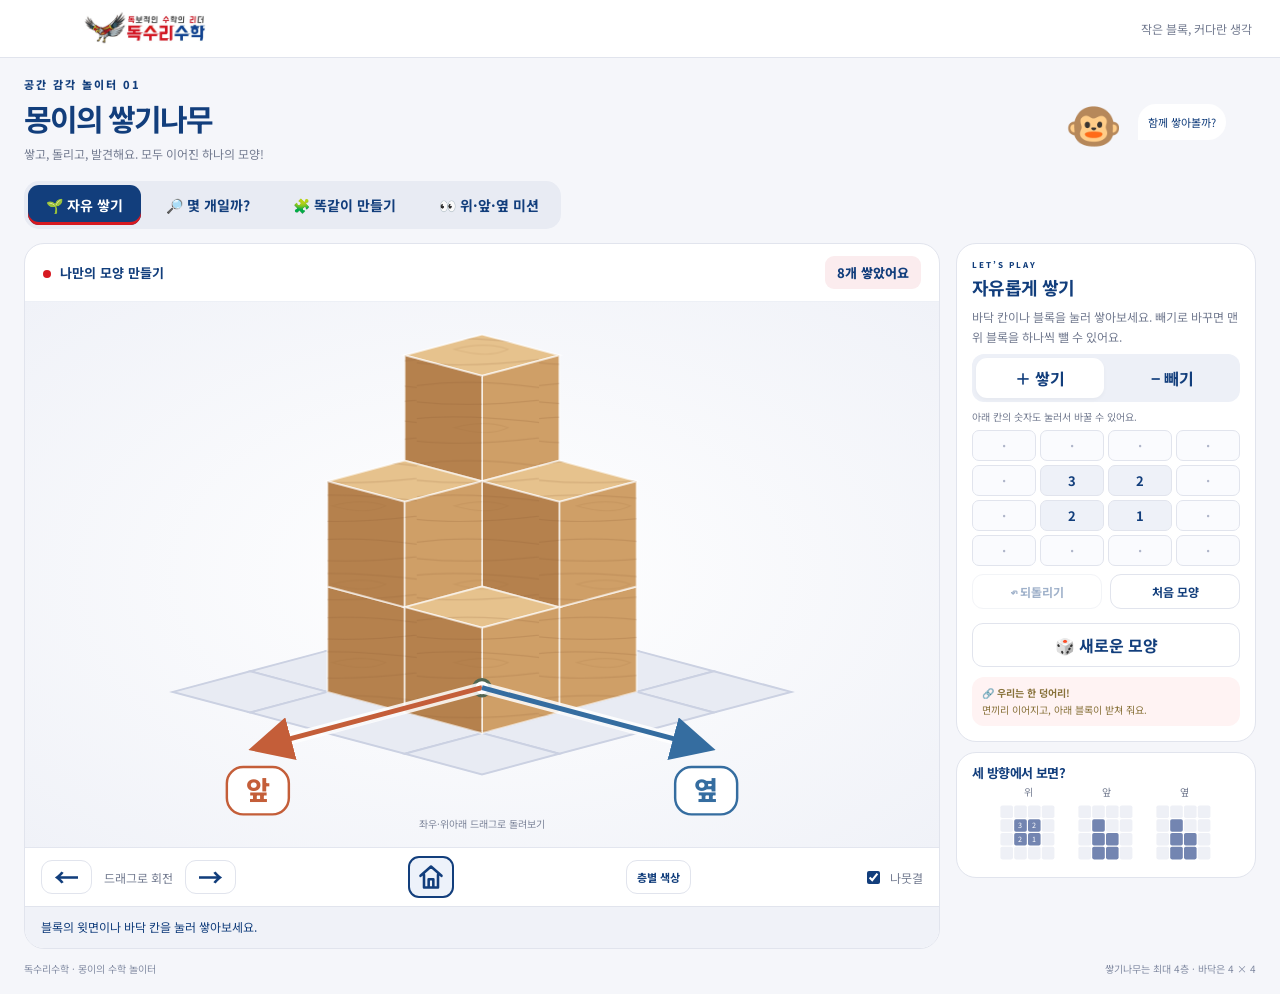
==== index.html @ 0ce13dbf "Add Mongi blocks learning game" ====
<!doctype html><html lang="ko"><meta charset="utf-8"><meta name="viewport" content="width=device-width,initial-scale=1"><title>몽이의 쌓기나무 · 독수리수학</title><link rel="stylesheet" href="style.css"><body><header><a class="brand" href="./" aria-label="독수리수학"><img src="logo-official.png" alt="독수리수학 EAGLE MATH ACADEMY 정규 로고"></a><div class="tag">작은 블록, 커다란 생각</div></header><main><section class="intro"><div><p class="eyebrow">공간 감각 놀이터 01</p><h1>몽이의 <em>쌓기나무</em></h1><p>쌓고, 돌리고, 발견해요. 모두 이어진 하나의 모양!</p></div><div class="mascot">🐵<span>함께 쌓아볼까?</span></div></section><nav id="modes" aria-label="게임 모드"></nav><div class="layout"><section class="play"><div class="toolbar"><div><span class="live"></span><b id="sceneTitle">나만의 모양 만들기</b></div><span id="counter"></span></div><div id="targetWrap" hidden><div class="miniTitle" id="targetTitle"></div><div id="target"></div></div><div class="stage"><svg id="board" viewBox="110 20 460 370" role="img" aria-label="쌓기나무 입체 모형"></svg><div class="compass">좌우·위아래 드래그로 돌려보기</div></div><div class="stagebar"><div><button id="left" aria-label="왼쪽으로 돌리기">←</button><span>드래그로 회전</span><button id="right" aria-label="오른쪽으로 돌리기">→</button></div><button id="homeView" aria-label="처음 시점으로"><svg viewBox="0 0 24 24" width="28" height="28" aria-hidden="true"><path d="M3 11 12 3l9 8M6 10v11h12V10M10 21v-7h4v7" fill="none" stroke="currentColor" stroke-width="2.2" stroke-linecap="round" stroke-linejoin="round"/></svg></button><button id="layerColors" aria-pressed="false">층별 색상</button><label><input id="colors" type="checkbox" checked> 나뭇결</label></div><div id="message" role="status" aria-live="polite">블록의 윗면이나 바닥 칸을 눌러 쌓아보세요.</div></section><aside><section class="card"><div class="sectionno">LET’S PLAY</div><h2 id="modeTitle"></h2><p id="guide"></p><div id="difficulty"><label for="level">문제 난이도</label><select id="level"><option value="1">쉬움</option><option value="2">보통</option><option value="3">도전</option></select></div><div id="tools"><div class="seg"><button id="add" class="selected">＋ 쌓기</button><button id="remove">− 빼기</button></div><p class="tiny">아래 칸의 숫자도 눌러서 바꿀 수 있어요.</p><div id="heightgrid" aria-label="위에서 본 높이 조작판"></div><div class="row"><button id="undo">↶ 되돌리기</button><button id="reset">처음 모양</button></div></div><div id="answerWrap" hidden><label for="answer">쌓기나무는 모두 몇 개일까요?</label><div class="row"><input id="answer" type="number" min="1" max="100" inputmode="numeric" placeholder="개수"><button id="checkCount" class="primary">확인</button></div></div><button id="check" class="primary wide" hidden>내 모양 확인하기 ✓</button><button id="next" class="wide">🎲 새로운 모양</button><div class="rule">🔗 <strong>우리는 한 덩어리!</strong><br>면끼리 이어지고, 아래 블록이 받쳐 줘요.</div></section><section class="card viewsCard"><div class="sectionno">LOOK CLOSER</div><h2>세 방향에서 보면?</h2><div id="views"></div><button id="hint" class="wide">👀 방향 그림 펼치기</button></section></aside></div><footer>독수리수학 · 몽이의 수학 놀이터 <span>쌓기나무는 최대 4층 · 바닥은 4 × 4</span></footer></main><script src="core.js"></script><script src="app.js"></script></body></html>
---- style.css ----
@import url('https://fonts.googleapis.com/css2?family=Noto+Sans+KR:wght@400;500;600;700;800;900&display=swap');
:root{--ink:#123e7c;--muted:#747c91;--green:#123e7c;--line:#e1e4ed;--cream:#f5f6fa}*{box-sizing:border-box}body{margin:0;background:var(--cream);color:var(--ink);font-family:'Noto Sans KR',sans-serif}button,input,select{font:inherit}button{cursor:pointer;border:1px solid var(--line);background:white;color:var(--ink);border-radius:11px;padding:11px 14px;font-weight:700;transition:.15s}button:hover{background:#eef0f8;transform:translateY(-1px)}button:focus-visible{outline:3px solid #f1b950;outline-offset:3px}button:disabled{opacity:.4;cursor:default}header{height:76px;border-bottom:1px solid var(--line);display:flex;align-items:center;justify-content:space-between;padding:0 max(28px,calc((100vw - 1240px)/2));background:#ffffff}.brand{font-weight:900;color:var(--ink);text-decoration:none;font-size:19px}.brand span{font-size:10px;letter-spacing:2px;margin-left:20px;color:var(--muted)}.tag{font-size:12px;color:var(--muted)}main{max-width:1240px;margin:auto;padding:34px 24px}.intro{display:flex;justify-content:space-between;align-items:center;margin-bottom:27px}.eyebrow,.sectionno{color:var(--green);font-size:11px;font-weight:800;letter-spacing:2px}.intro h1{font-size:42px;letter-spacing:-2px;margin:9px 0}.intro em{font-style:normal;color:var(--green)}.intro p:not(.eyebrow){font-size:14px;color:var(--muted)}.mascot{font-size:64px;display:flex;align-items:center;gap:16px;padding-right:30px}.mascot span{font-size:13px;background:#fff;padding:14px;border-radius:20px 20px 20px 0}nav{display:flex;gap:7px;margin-bottom:22px;background:#e8ebf3;padding:6px;border-radius:15px;width:fit-content}nav button{border:0;background:transparent;font-size:14px;padding:13px 20px}nav button.active{background:var(--green);color:white;box-shadow:0 3px 7px #123e7c20}.layout{display:grid;grid-template-columns:minmax(0,1fr) 316px;gap:22px;align-items:start}.play,.card{background:#fff;border:1px solid var(--line);border-radius:20px;overflow:hidden}.toolbar{display:flex;align-items:center;justify-content:space-between;padding:20px 24px;border-bottom:1px solid #edf0f6;font-size:13px}.live{display:inline-block;background:#d71920;width:8px;height:8px;border-radius:50%;margin-right:9px}#counter{background:#fbecee;color:var(--green);padding:7px 12px;border-radius:9px;font-weight:800}.stage{position:relative;background:radial-gradient(ellipse at center,#ffffff,#f0f2f8);min-height:360px}#board{display:block;width:100%;max-height:480px;touch-action:manipulation}.compass{position:absolute;bottom:16px;left:50%;transform:translateX(-50%);font-size:12px;color:#7d859a}.stagebar{display:flex;justify-content:space-between;align-items:center;padding:15px 22px;font-size:12px;color:var(--muted);border-top:1px solid #e3e6ef}.stagebar>div{display:flex;align-items:center;gap:12px}.stagebar button{padding:4px 13px;font-size:22px}.stagebar label{display:flex;align-items:center;gap:7px}input[type=checkbox]{accent-color:var(--green)}#message{padding:16px 23px;font-size:13px;background:#f0f2f8;border-top:1px solid var(--line);min-height:54px}#message.error{background:#fff2eb;color:#a24e30}#message.success{background:#eee8d8;color:#123e7c}.card{padding:23px;margin-bottom:16px}.card h2{font-size:20px;letter-spacing:-.6px;margin:8px 0 11px}.card p{color:var(--muted);font-size:13px;line-height:1.85}.sectionno{font-size:9px}.seg{display:flex;background:#edf0f7;border-radius:12px;padding:4px;gap:4px}.seg button{width:50%;border:0;background:transparent}.seg .selected{background:white;color:var(--green);box-shadow:0 2px 4px #00000009}.tiny{font-size:10px!important;margin:12px 0 8px!important}.row{display:flex;gap:8px;margin:12px 0}.row>*{min-width:0;flex:1}.row button{font-size:12px}input[type=number],select{border:1px solid var(--line);border-radius:10px;padding:10px;width:100%;background:white;color:var(--ink)}label{font-size:12px}#difficulty{margin-bottom:17px}#difficulty label{display:block;margin-bottom:7px}.primary{background:var(--green);color:white;border-color:var(--green)}.primary:hover{background:#0d3267}.wide{width:100%;margin-top:9px}.rule{font-size:11px;line-height:1.9;background:#fff3f3;padding:13px;margin-top:20px;border-radius:12px;color:#88723a}.viewsCard h2{font-size:16px}#heightgrid{display:grid;grid-template-columns:repeat(4,1fr);gap:5px}#heightgrid button{padding:8px 0;border-radius:7px;background:#eef1f8;font-size:13px}#heightgrid button.zero{color:#aeb5c9;background:#fafbfe}.views{display:flex;gap:12px;justify-content:center}.view{text-align:center;font-size:11px;color:var(--muted)}.view svg{width:74px;height:74px;display:block;margin:8px auto}.miniTitle{font-size:12px;font-weight:700;text-align:center;margin:13px 0 5px}#targetWrap{background:#f1f3f8;padding:3px 16px 12px;border-bottom:1px solid var(--line)}#target svg.target3d{display:block;width:200px;height:135px;margin:auto}#views[hidden]{display:none}footer{display:flex;justify-content:space-between;font-size:11px;color:#838ca3;margin:24px 0}.cube{cursor:pointer}.cube:hover{filter:brightness(1.1)}.floor{cursor:pointer}.floor:hover{fill:#d4e5b4}button[hidden],div[hidden]{display:none!important}@media(max-width:850px){.layout{grid-template-columns:1fr}aside{display:grid;grid-template-columns:1fr 1fr;gap:16px}.card{margin:0}.mascot{padding:0}.mascot span{display:none}}@media(max-width:560px){header{height:60px;padding:0 18px}.brand span,.tag{display:none}main{padding:23px 14px}.intro h1{font-size:31px}.intro p:not(.eyebrow){font-size:11px}.mascot{font-size:46px}nav{width:100%;gap:0}nav button{flex:1;font-size:10px;padding:12px 4px}.toolbar{padding:14px;font-size:11px}.stage{min-height:280px}aside{grid-template-columns:1fr}.card{padding:20px}.stagebar{padding:12px}.stagebar>div{gap:7px}footer span{display:none}.intro{margin-bottom:17px}}
/* Compact play workspace: keep the controls beside the model. */
header{height:54px}main{max-width:1440px;padding:18px 24px}.intro{margin-bottom:14px}.intro .eyebrow{margin:0 0 4px}.intro h1{font-size:30px;margin:3px 0}.intro p:not(.eyebrow){margin:5px 0;font-size:12px}.mascot{font-size:46px}.mascot span{padding:10px;font-size:11px}nav{margin-bottom:14px;padding:4px}nav button{padding:10px 18px}.layout{grid-template-columns:minmax(0,1fr) 300px;gap:16px}.toolbar{padding:12px 18px}.stage{min-height:0;height:clamp(280px,calc(100dvh - 355px),520px);display:flex;align-items:center;justify-content:center}#board{height:100%;width:100%;max-height:none}.stagebar{padding:8px 16px}.stagebar button{font-size:19px;padding:2px 12px}#message{padding:11px 16px;min-height:42px;font-size:12px}.card{padding:15px;margin-bottom:10px}.card h2{font-size:18px;margin:4px 0 7px}.card p{font-size:12px;line-height:1.65;margin:7px 0}.sectionno{font-size:8px}.seg button{padding:8px}.tiny{margin:7px 0 5px!important}#heightgrid{gap:4px}#heightgrid button{padding:5px 0}.row{margin:8px 0}.row button{padding:8px}.wide{margin-top:6px;padding:9px}.rule{margin-top:10px;padding:8px 10px;line-height:1.65;font-size:10px}#difficulty{margin-bottom:10px}select{padding:7px}.viewsCard{padding:10px 15px}.viewsCard .sectionno{display:none}.viewsCard h2{font-size:13px;margin:0 0 2px}.view svg{width:60px;height:60px;margin:4px auto}.views{gap:18px}.view{font-size:10px}footer{margin:12px 0 0;font-size:10px}#targetWrap{padding:3px 10px 7px}.miniTitle{margin:5px 0;font-size:11px}#target svg.target3d{width:160px;height:105px}#target .view svg{width:66px;height:66px}.layout:has(#targetWrap:not([hidden])) .stage{height:clamp(240px,calc(100dvh - 485px),420px)}
@media(min-width:851px) and (max-height:800px){.intro{display:none}main{padding-top:12px}.stage{height:calc(100dvh - 245px)}.layout:has(#targetWrap:not([hidden])) .stage{height:calc(100dvh - 365px)}nav{margin-bottom:10px}.card p{font-size:11px}.rule{display:none}}
@media(max-width:850px){main{padding:12px}.intro{margin-bottom:10px}.intro h1{font-size:25px}.layout{grid-template-columns:minmax(0,1fr) 250px;gap:10px}aside{display:block}.stage{height:calc(100dvh - 300px);min-height:260px}.card{padding:12px}.mascot{display:none}nav{width:100%}nav button{flex:1;padding:9px 5px;font-size:12px}.views{gap:10px}.view svg{width:52px;height:52px}.brand span{display:none}}
@media(max-width:600px){header{height:42px;padding:0 12px}.brand{font-size:15px}.intro{display:none}main{padding:8px}.layout{grid-template-columns:minmax(0,1fr) 160px;gap:7px}nav{margin-bottom:8px}nav button{font-size:9px;padding:9px 2px}.toolbar{padding:8px;font-size:9px}#counter{padding:4px;font-size:9px}.stage{height:clamp(220px,calc(100dvh - 265px),480px);min-height:0}.stagebar{padding:6px;gap:5px;flex-wrap:wrap;font-size:9px}.stagebar>div{gap:5px}.stagebar button{padding:1px 9px;font-size:17px}.compass{font-size:9px;bottom:8px}#message{font-size:10px;padding:8px;min-height:45px}.card{padding:9px;border-radius:12px}.card .sectionno{display:none}.card h2{font-size:13px;margin:0 0 5px}.card p{font-size:10px;line-height:1.5;margin:5px 0}.seg button{font-size:10px;padding:7px 2px}.tiny{font-size:8px!important}#heightgrid button{font-size:10px;padding:6px 0}.row{gap:4px}.row button,.wide{font-size:9px;padding:7px 3px}.rule{display:none}.view svg{width:38px;height:38px}.views{gap:5px}.viewsCard h2{font-size:10px}.view{font-size:8px}label{font-size:10px}select{font-size:10px;padding:6px 2px}#difficulty{margin:7px 0}footer{font-size:8px}.layout:has(#targetWrap:not([hidden])) .stage{height:clamp(180px,calc(100dvh - 370px),350px)}#target svg.target3d{width:120px;height:90px}#target .view svg{width:43px;height:43px}.miniTitle{font-size:9px}}
.play{container-type:inline-size}.stage{height:min(calc(100dvh - 355px),80cqw);min-height:240px}.layout:has(#targetWrap:not([hidden])) .stage{height:min(calc(100dvh - 485px),70cqw);min-height:210px}@media(min-width:851px) and (max-height:800px){.stage{height:min(calc(100dvh - 245px),75cqw)}.layout:has(#targetWrap:not([hidden])) .stage{height:min(calc(100dvh - 365px),65cqw)}}@media(max-width:850px){.intro{display:none}.stage{height:min(calc(100dvh - 235px),90cqw);min-height:220px}.layout:has(#targetWrap:not([hidden])) .stage{height:min(calc(100dvh - 355px),85cqw);min-height:190px}}

#board{touch-action:none;cursor:grab;user-select:none}#board:active{cursor:grabbing}.compass{pointer-events:none;font-size:10px}.cube,.floor{cursor:inherit}.stagebar #homeView{font-size:19px;padding:2px 11px}

.stagebar #homeView{width:46px;height:42px;display:inline-flex;align-items:center;justify-content:center;padding:5px;border:2px solid #d71920;background:#fff3f3}.stagebar #left,.stagebar #right{font-size:25px;line-height:1.1;min-width:39px}.stagebar #homeView svg{display:block}

.brand img{display:block;width:220px;height:auto;max-height:46px;object-fit:contain}.brand{display:flex;align-items:center}.live{background:#d71920}nav button.active{box-shadow:inset 0 -3px #d71920}.intro em{color:#123e7c}@media(max-width:600px){.brand img{width:175px;max-height:35px}}

.brand img{width:240px;max-height:50px;object-fit:contain}header{height:58px}.live{background:#d71920}nav button.active{box-shadow:inset 0 -3px #d71920}.stagebar #homeView{border-color:#123e7c;background:#edf2fa;color:#123e7c}@media(max-width:600px){header{height:48px}.brand img{width:200px;max-height:44px}}

.stagebar{flex-wrap:wrap;gap:8px}.stagebar #layerColors{font-size:11px;padding:8px 10px}.stagebar #layerColors[aria-pressed="true"]{background:#123e7c;color:#fff;border-color:#123e7c}@media(max-width:600px){.stagebar #layerColors{font-size:9px;padding:6px}}
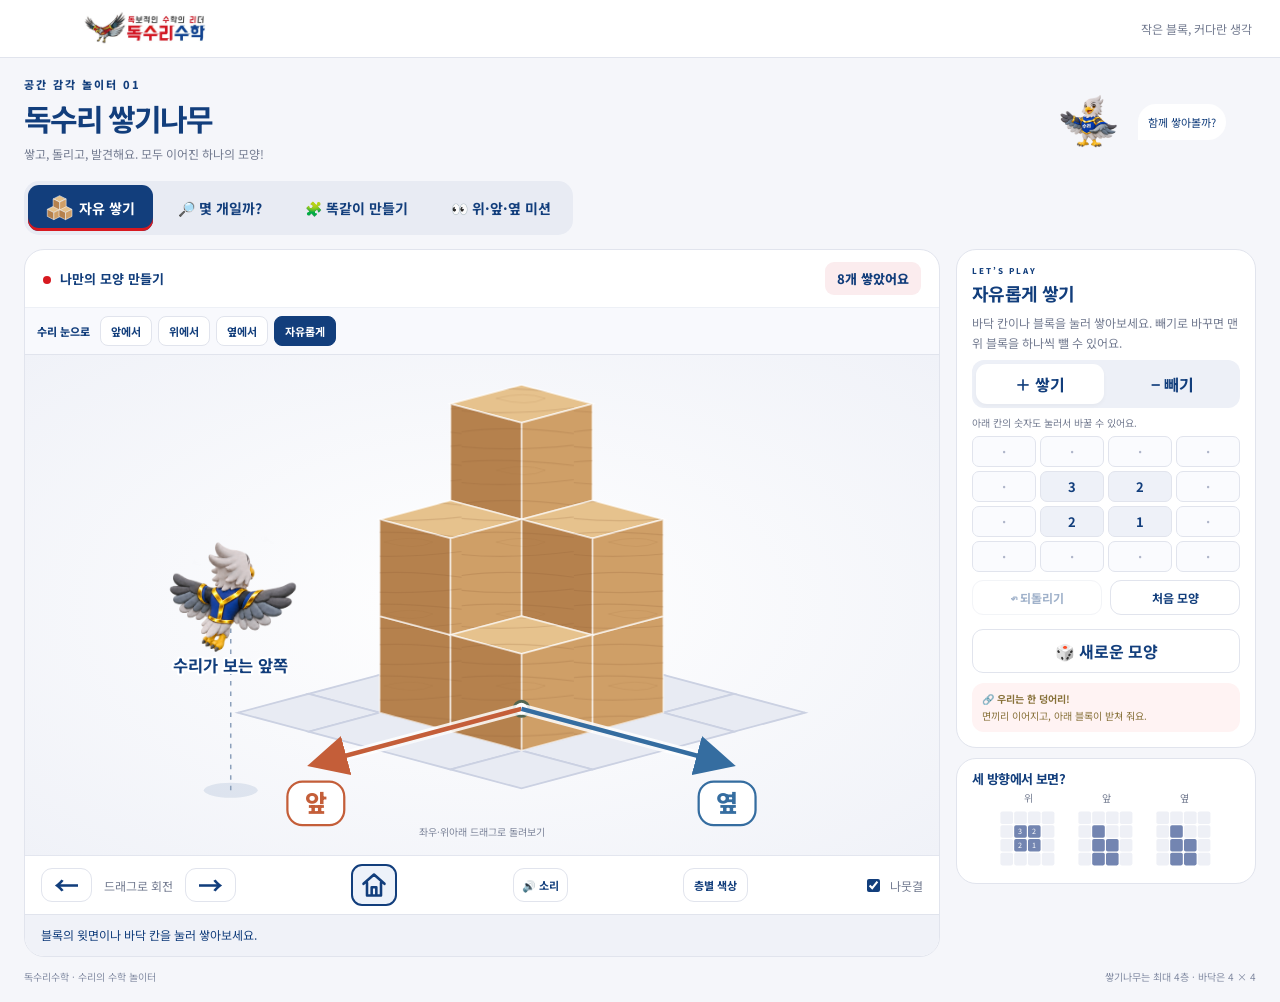
==== commit 72e81b0e: "Update Suri blocks learning game Add blue-and-gold Suri flying mascot, first-person front/top/side v" ====
--- a/index.html
+++ b/index.html
@@ -1 +1 @@
-<!doctype html><html lang="ko"><meta charset="utf-8"><meta name="viewport" content="width=device-width,initial-scale=1"><title>몽이의 쌓기나무 · 독수리수학</title><link rel="stylesheet" href="style.css"><body><header><a class="brand" href="./" aria-label="독수리수학"><img src="logo-official.png" alt="독수리수학 EAGLE MATH ACADEMY 정규 로고"></a><div class="tag">작은 블록, 커다란 생각</div></header><main><section class="intro"><div><p class="eyebrow">공간 감각 놀이터 01</p><h1>몽이의 <em>쌓기나무</em></h1><p>쌓고, 돌리고, 발견해요. 모두 이어진 하나의 모양!</p></div><div class="mascot">🐵<span>함께 쌓아볼까?</span></div></section><nav id="modes" aria-label="게임 모드"></nav><div class="layout"><section class="play"><div class="toolbar"><div><span class="live"></span><b id="sceneTitle">나만의 모양 만들기</b></div><span id="counter"></span></div><div id="targetWrap" hidden><div class="miniTitle" id="targetTitle"></div><div id="target"></div></div><div class="stage"><svg id="board" viewBox="110 20 460 370" role="img" aria-label="쌓기나무 입체 모형"></svg><div class="compass">좌우·위아래 드래그로 돌려보기</div></div><div class="stagebar"><div><button id="left" aria-label="왼쪽으로 돌리기">←</button><span>드래그로 회전</span><button id="right" aria-label="오른쪽으로 돌리기">→</button></div><button id="homeView" aria-label="처음 시점으로"><svg viewBox="0 0 24 24" width="28" height="28" aria-hidden="true"><path d="M3 11 12 3l9 8M6 10v11h12V10M10 21v-7h4v7" fill="none" stroke="currentColor" stroke-width="2.2" stroke-linecap="round" stroke-linejoin="round"/></svg></button><button id="layerColors" aria-pressed="false">층별 색상</button><label><input id="colors" type="checkbox" checked> 나뭇결</label></div><div id="message" role="status" aria-live="polite">블록의 윗면이나 바닥 칸을 눌러 쌓아보세요.</div></section><aside><section class="card"><div class="sectionno">LET’S PLAY</div><h2 id="modeTitle"></h2><p id="guide"></p><div id="difficulty"><label for="level">문제 난이도</label><select id="level"><option value="1">쉬움</option><option value="2">보통</option><option value="3">도전</option></select></div><div id="tools"><div class="seg"><button id="add" class="selected">＋ 쌓기</button><button id="remove">− 빼기</button></div><p class="tiny">아래 칸의 숫자도 눌러서 바꿀 수 있어요.</p><div id="heightgrid" aria-label="위에서 본 높이 조작판"></div><div class="row"><button id="undo">↶ 되돌리기</button><button id="reset">처음 모양</button></div></div><div id="answerWrap" hidden><label for="answer">쌓기나무는 모두 몇 개일까요?</label><div class="row"><input id="answer" type="number" min="1" max="100" inputmode="numeric" placeholder="개수"><button id="checkCount" class="primary">확인</button></div></div><button id="check" class="primary wide" hidden>내 모양 확인하기 ✓</button><button id="next" class="wide">🎲 새로운 모양</button><div class="rule">🔗 <strong>우리는 한 덩어리!</strong><br>면끼리 이어지고, 아래 블록이 받쳐 줘요.</div></section><section class="card viewsCard"><div class="sectionno">LOOK CLOSER</div><h2>세 방향에서 보면?</h2><div id="views"></div><button id="hint" class="wide">👀 방향 그림 펼치기</button></section></aside></div><footer>독수리수학 · 몽이의 수학 놀이터 <span>쌓기나무는 최대 4층 · 바닥은 4 × 4</span></footer></main><script src="core.js"></script><script src="app.js"></script></body></html>
+<!doctype html><html lang="ko"><meta charset="utf-8"><meta name="viewport" content="width=device-width,initial-scale=1"><title>독수리 쌓기나무 · 독수리수학</title><meta name="description" content="독수리수학 수리와 함께하는 쌓기나무 놀이. 3D로 돌리고, 세고, 위·앞·옆 모양을 만들어 보세요."><meta property="og:title" content="독수리 쌓기나무 · 독수리수학"><meta property="og:description" content="쌓고, 돌리고, 생각해요! 수리와 함께하는 쌓기나무 탐험"><meta property="og:image" content="https://eaglemath7.github.io/mongi-blocks/share-blocks.png"><meta property="og:image:width" content="2400"><meta property="og:image:height" content="1260"><meta property="og:type" content="website"><meta property="og:url" content="https://eaglemath7.github.io/mongi-blocks/"><meta name="twitter:card" content="summary_large_image"><link rel="stylesheet" href="style.css"><body><header><a class="brand" href="./" aria-label="독수리수학"><img src="logo-official.png" alt="독수리수학 EAGLE MATH ACADEMY 정규 로고"></a><div class="tag">작은 블록, 커다란 생각</div></header><main><section class="intro"><div><p class="eyebrow">공간 감각 놀이터 01</p><h1>독수리 <em>쌓기나무</em></h1><p>쌓고, 돌리고, 발견해요. 모두 이어진 하나의 모양!</p></div><div class="mascot"><img src="suri-character.png" alt="수리"><span>함께 쌓아볼까?</span></div></section><nav id="modes" aria-label="게임 모드"></nav><div class="layout"><section class="play"><div class="toolbar"><div><span class="live"></span><b id="sceneTitle">나만의 모양 만들기</b></div><span id="counter"></span></div><div id="targetWrap" hidden><div class="miniTitle" id="targetTitle"></div><div id="target"></div></div><div class="eye-controls" aria-label="수리 눈으로 보기"><span>수리 눈으로</span><button id="eyeFront" aria-pressed="false">앞에서</button><button id="eyeTop" aria-pressed="false">위에서</button><button id="eyeSide" aria-pressed="false">옆에서</button><button id="eyeFree" aria-pressed="true">자유롭게</button></div><div class="stage"><div id="eyeHud" hidden><img src="suri-character.png" alt="수리"><span id="eyeLabel"></span></div><svg id="board" viewBox="110 20 460 370" role="img" aria-label="쌓기나무 입체 모형"></svg><div class="compass">좌우·위아래 드래그로 돌려보기</div></div><div class="stagebar"><div><button id="left" aria-label="왼쪽으로 돌리기">←</button><span>드래그로 회전</span><button id="right" aria-label="오른쪽으로 돌리기">→</button></div><button id="homeView" aria-label="처음 시점으로"><svg viewBox="0 0 24 24" width="28" height="28" aria-hidden="true"><path d="M3 11 12 3l9 8M6 10v11h12V10M10 21v-7h4v7" fill="none" stroke="currentColor" stroke-width="2.2" stroke-linecap="round" stroke-linejoin="round"/></svg></button><button id="soundToggle" aria-pressed="true" aria-label="효과음 켜기 끄기">🔊 소리</button><button id="layerColors" aria-pressed="false">층별 색상</button><label><input id="colors" type="checkbox" checked> 나뭇결</label></div><div id="message" role="status" aria-live="polite">블록의 윗면이나 바닥 칸을 눌러 쌓아보세요.</div></section><aside><section class="card"><div class="sectionno">LET’S PLAY</div><h2 id="modeTitle"></h2><p id="guide"></p><div id="difficulty"><label for="level">문제 난이도</label><select id="level"><option value="1">쉬움</option><option value="2">보통</option><option value="3">도전</option></select></div><div id="tools"><div class="seg"><button id="add" class="selected">＋ 쌓기</button><button id="remove">− 빼기</button></div><p class="tiny">아래 칸의 숫자도 눌러서 바꿀 수 있어요.</p><div id="heightgrid" aria-label="위에서 본 높이 조작판"></div><div class="row"><button id="undo">↶ 되돌리기</button><button id="reset">처음 모양</button></div></div><div id="answerWrap" hidden><div class="seg count-method"><button id="countDirect" class="selected" aria-pressed="true">바로 쓰기</button><button id="countByGrid" aria-pressed="false">칸에 쓰고 더하기</button></div><div id="countWork" hidden><p class="count-instruction">위에서 본 모양이에요. 각 칸에 쌓인 개수를 적어요.</p><div id="countGrid" aria-label="위에서 본 모양에 개수 쓰기"></div><div class="count-front">↑ 앞에서 보는 방향</div><div id="countEquation" aria-live="polite"></div></div><label for="answer">쌓기나무는 모두 몇 개일까요?</label><div class="row"><input id="answer" type="number" min="1" max="100" inputmode="numeric" placeholder="개수"><button id="checkCount" class="primary">확인</button></div></div><button id="check" class="primary wide" hidden>내 모양 확인하기 ✓</button><button id="next" class="wide">🎲 새로운 모양</button><div class="rule">🔗 <strong>우리는 한 덩어리!</strong><br>면끼리 이어지고, 아래 블록이 받쳐 줘요.</div></section><section class="card viewsCard"><div class="sectionno">LOOK CLOSER</div><h2>세 방향에서 보면?</h2><div id="views"></div><button id="hint" class="wide">👀 방향 그림 펼치기</button></section></aside></div><footer>독수리수학 · 수리의 수학 놀이터 <span>쌓기나무는 최대 4층 · 바닥은 4 × 4</span></footer></main><script src="core.js"></script><script src="app.js"></script></body></html>
--- a/style.css
+++ b/style.css
@@ -16,3 +16,16 @@
 .brand img{width:240px;max-height:50px;object-fit:contain}header{height:58px}.live{background:#d71920}nav button.active{box-shadow:inset 0 -3px #d71920}.stagebar #homeView{border-color:#123e7c;background:#edf2fa;color:#123e7c}@media(max-width:600px){header{height:48px}.brand img{width:200px;max-height:44px}}
 
 .stagebar{flex-wrap:wrap;gap:8px}.stagebar #layerColors{font-size:11px;padding:8px 10px}.stagebar #layerColors[aria-pressed="true"]{background:#123e7c;color:#fff;border-color:#123e7c}@media(max-width:600px){.stagebar #layerColors{font-size:9px;padding:6px}}
+
+.mascot img{width:65px;height:65px;object-fit:contain}.suri-observer text{paint-order:stroke;stroke:white;stroke-width:3px;stroke-linejoin:round}
+
+.celebration{position:fixed;inset:0;pointer-events:none;z-index:9999;overflow:hidden}.celebration i{position:absolute;width:10px;height:14px;display:block}.stagebar #soundToggle{font-size:11px;padding:8px}.stagebar #soundToggle[aria-pressed="false"]{opacity:.6}
+.suri-observer>svg{animation:suriHover 2.3s ease-in-out infinite;transform-box:fill-box;transform-origin:center}@keyframes suriHover{0%,100%{transform:translateY(0)}50%{transform:translateY(-4px)}}@media(prefers-reduced-motion:reduce){.suri-observer>svg{animation:none}}
+
+.eye-controls{display:flex;align-items:center;gap:6px;padding:8px 12px;border-bottom:1px solid var(--line);background:#f8f9fd;flex-wrap:wrap}.eye-controls span{font-size:11px;font-weight:800;color:#123e7c;margin-right:4px}.eye-controls button{padding:6px 10px;font-size:11px;border-radius:8px}.eye-controls button[aria-pressed=true]{background:#123e7c;color:white;border-color:#123e7c}#eyeHud{position:absolute;z-index:2;top:8px;left:10px;display:flex;align-items:center;gap:5px;border:1px solid #dce4f1;background:#ffffffea;border-radius:12px;padding:5px 10px 5px 5px;font-size:11px;font-weight:700;color:#123e7c;pointer-events:none}#eyeHud img{width:35px;height:35px;object-fit:contain}.stage{height:min(calc(100dvh - 400px),80cqw)}@media(max-width:850px){.eye-controls{padding:6px;gap:4px}.eye-controls span{font-size:10px}.eye-controls button{padding:6px;font-size:10px}.stage{height:min(calc(100dvh - 280px),85cqw)}}
+
+#modes button{display:inline-flex;align-items:center;justify-content:center;gap:7px}.blocks-icon{flex-shrink:0;overflow:visible}@media(max-width:600px){.blocks-icon{width:19px;height:19px}#modes button{gap:3px}}
+
+.count-method{margin:12px 0}.count-method button{font-size:11px;padding:8px 3px}.count-instruction{font-size:11px!important;margin:8px 0!important}#countGrid{display:grid;grid-template-columns:repeat(4,1fr);gap:4px;max-width:224px;margin:0 auto}#countGrid input,#countGrid .count-empty{height:38px;min-width:0;border-radius:6px;text-align:center}#countGrid input{background:#e4cfac;border:1px solid #cba779;font-size:18px;font-weight:800;color:#513922;padding:2px;appearance:textfield}#countGrid input::-webkit-inner-spin-button{appearance:none}#countGrid .count-empty{background:#f0f2f7;border:1px solid #e1e5ee}.count-front{text-align:center;color:#a55536;font-size:10px;margin:5px 0}#countEquation{background:#edf2fa;color:#123e7c;font-size:11px;line-height:1.6;padding:8px;border-radius:8px;margin:7px 0;overflow-wrap:anywhere}#answer[readonly]{background:#edf2fa;font-weight:800}@media(max-width:600px){#countGrid input,#countGrid .count-empty{height:28px}#countGrid input{font-size:15px}.count-method button{font-size:9px}#countEquation{font-size:9px;padding:5px}}
+
+.counting-work aside .rule,.counting-work aside .viewsCard{display:none}.counting-work #guide{font-size:11px;line-height:1.5}.counting-work .count-method{margin:9px 0}.counting-work .count-instruction{font-size:10px!important}.counting-work #countGrid input,.counting-work #countGrid .count-empty{height:32px}
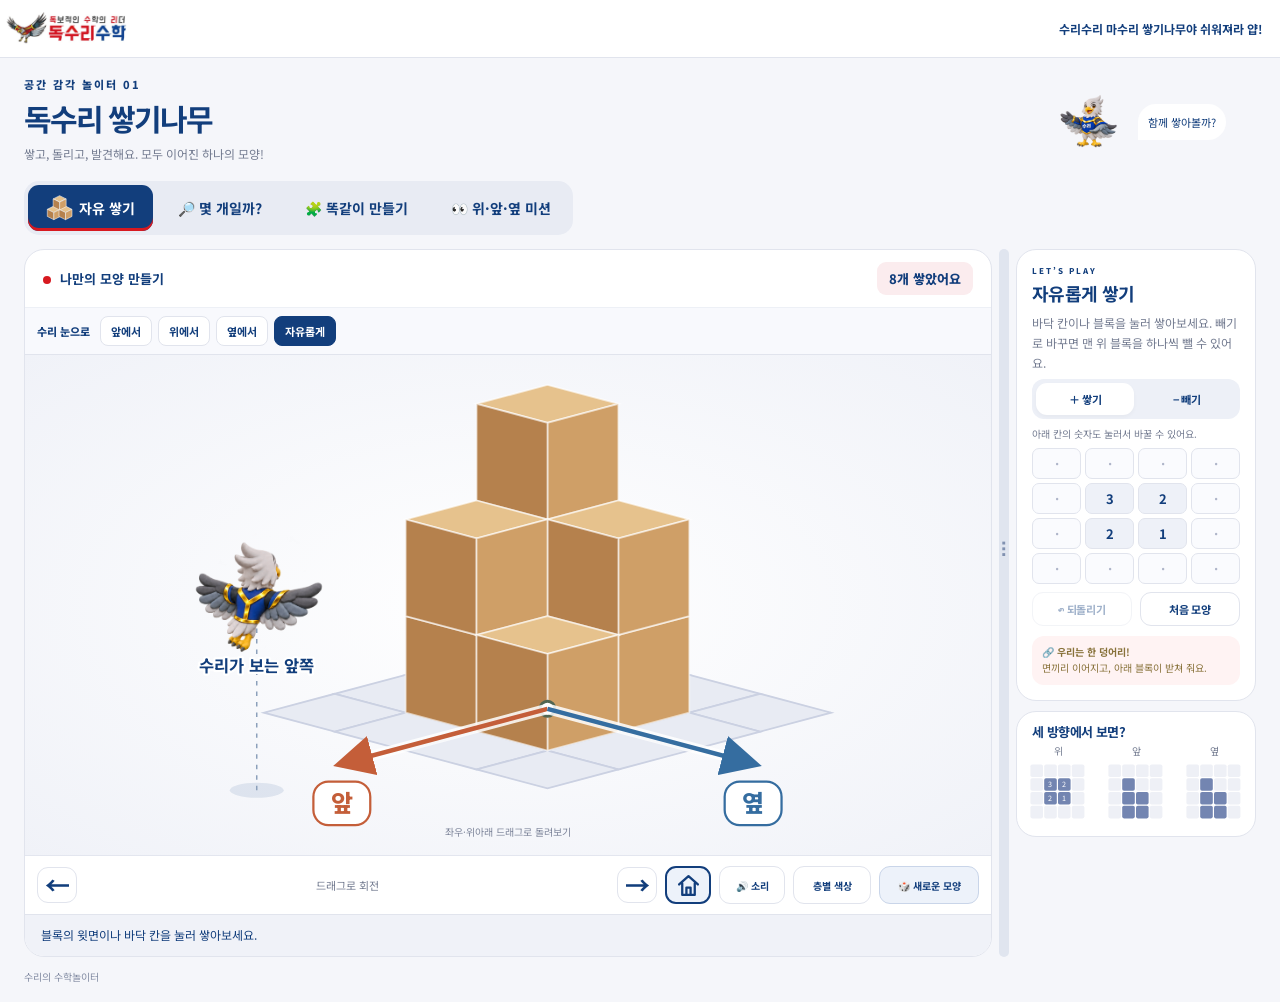
==== commit 980b9035: "Improve resizable block workspace and control layout" ====
--- a/index.html
+++ b/index.html
@@ -1 +1 @@
-<!doctype html><html lang="ko"><meta charset="utf-8"><meta name="viewport" content="width=device-width,initial-scale=1"><title>독수리 쌓기나무 · 독수리수학</title><meta name="description" content="독수리수학 수리와 함께하는 쌓기나무 놀이. 3D로 돌리고, 세고, 위·앞·옆 모양을 만들어 보세요."><meta property="og:title" content="독수리 쌓기나무 · 독수리수학"><meta property="og:description" content="쌓고, 돌리고, 생각해요! 수리와 함께하는 쌓기나무 탐험"><meta property="og:image" content="https://eaglemath7.github.io/mongi-blocks/share-blocks.png"><meta property="og:image:width" content="2400"><meta property="og:image:height" content="1260"><meta property="og:type" content="website"><meta property="og:url" content="https://eaglemath7.github.io/mongi-blocks/"><meta name="twitter:card" content="summary_large_image"><link rel="stylesheet" href="style.css"><body><header><a class="brand" href="./" aria-label="독수리수학"><img src="logo-official.png" alt="독수리수학 EAGLE MATH ACADEMY 정규 로고"></a><div class="tag">작은 블록, 커다란 생각</div></header><main><section class="intro"><div><p class="eyebrow">공간 감각 놀이터 01</p><h1>독수리 <em>쌓기나무</em></h1><p>쌓고, 돌리고, 발견해요. 모두 이어진 하나의 모양!</p></div><div class="mascot"><img src="suri-character.png" alt="수리"><span>함께 쌓아볼까?</span></div></section><nav id="modes" aria-label="게임 모드"></nav><div class="layout"><section class="play"><div class="toolbar"><div><span class="live"></span><b id="sceneTitle">나만의 모양 만들기</b></div><span id="counter"></span></div><div id="targetWrap" hidden><div class="miniTitle" id="targetTitle"></div><div id="target"></div></div><div class="eye-controls" aria-label="수리 눈으로 보기"><span>수리 눈으로</span><button id="eyeFront" aria-pressed="false">앞에서</button><button id="eyeTop" aria-pressed="false">위에서</button><button id="eyeSide" aria-pressed="false">옆에서</button><button id="eyeFree" aria-pressed="true">자유롭게</button></div><div class="stage"><div id="eyeHud" hidden><img src="suri-character.png" alt="수리"><span id="eyeLabel"></span></div><svg id="board" viewBox="110 20 460 370" role="img" aria-label="쌓기나무 입체 모형"></svg><div class="compass">좌우·위아래 드래그로 돌려보기</div></div><div class="stagebar"><div><button id="left" aria-label="왼쪽으로 돌리기">←</button><span>드래그로 회전</span><button id="right" aria-label="오른쪽으로 돌리기">→</button></div><button id="homeView" aria-label="처음 시점으로"><svg viewBox="0 0 24 24" width="28" height="28" aria-hidden="true"><path d="M3 11 12 3l9 8M6 10v11h12V10M10 21v-7h4v7" fill="none" stroke="currentColor" stroke-width="2.2" stroke-linecap="round" stroke-linejoin="round"/></svg></button><button id="soundToggle" aria-pressed="true" aria-label="효과음 켜기 끄기">🔊 소리</button><button id="layerColors" aria-pressed="false">층별 색상</button><label><input id="colors" type="checkbox" checked> 나뭇결</label></div><div id="message" role="status" aria-live="polite">블록의 윗면이나 바닥 칸을 눌러 쌓아보세요.</div></section><aside><section class="card"><div class="sectionno">LET’S PLAY</div><h2 id="modeTitle"></h2><p id="guide"></p><div id="difficulty"><label for="level">문제 난이도</label><select id="level"><option value="1">쉬움</option><option value="2">보통</option><option value="3">도전</option></select></div><div id="tools"><div class="seg"><button id="add" class="selected">＋ 쌓기</button><button id="remove">− 빼기</button></div><p class="tiny">아래 칸의 숫자도 눌러서 바꿀 수 있어요.</p><div id="heightgrid" aria-label="위에서 본 높이 조작판"></div><div class="row"><button id="undo">↶ 되돌리기</button><button id="reset">처음 모양</button></div></div><div id="answerWrap" hidden><div class="seg count-method"><button id="countDirect" class="selected" aria-pressed="true">바로 쓰기</button><button id="countByGrid" aria-pressed="false">칸에 쓰고 더하기</button></div><div id="countWork" hidden><p class="count-instruction">위에서 본 모양이에요. 각 칸에 쌓인 개수를 적어요.</p><div id="countGrid" aria-label="위에서 본 모양에 개수 쓰기"></div><div class="count-front">↑ 앞에서 보는 방향</div><div id="countEquation" aria-live="polite"></div></div><label for="answer">쌓기나무는 모두 몇 개일까요?</label><div class="row"><input id="answer" type="number" min="1" max="100" inputmode="numeric" placeholder="개수"><button id="checkCount" class="primary">확인</button></div></div><button id="check" class="primary wide" hidden>내 모양 확인하기 ✓</button><button id="next" class="wide">🎲 새로운 모양</button><div class="rule">🔗 <strong>우리는 한 덩어리!</strong><br>면끼리 이어지고, 아래 블록이 받쳐 줘요.</div></section><section class="card viewsCard"><div class="sectionno">LOOK CLOSER</div><h2>세 방향에서 보면?</h2><div id="views"></div><button id="hint" class="wide">👀 방향 그림 펼치기</button></section></aside></div><footer>독수리수학 · 수리의 수학 놀이터 <span>쌓기나무는 최대 4층 · 바닥은 4 × 4</span></footer></main><script src="core.js"></script><script src="app.js"></script></body></html>
+<!doctype html><html lang="ko"><meta charset="utf-8"><meta name="viewport" content="width=device-width,initial-scale=1"><title>독수리 쌓기나무 · 독수리수학</title><meta name="description" content="독수리수학 수리와 함께하는 쌓기나무 놀이. 3D로 돌리고, 세고, 위·앞·옆 모양을 만들어 보세요."><meta property="og:title" content="독수리 쌓기나무 · 독수리수학"><meta property="og:description" content="쌓고, 돌리고, 생각해요! 수리와 함께하는 쌓기나무 탐험"><meta property="og:image" content="https://eaglemath7.github.io/mongi-blocks/share-blocks.png"><meta property="og:image:width" content="2400"><meta property="og:image:height" content="1260"><meta property="og:type" content="website"><meta property="og:url" content="https://eaglemath7.github.io/mongi-blocks/"><meta name="twitter:card" content="summary_large_image"><link rel="stylesheet" href="style.css"><body><header><a class="brand" href="./" aria-label="독수리수학"><img src="logo-official.png" alt="독수리수학 EAGLE MATH ACADEMY 정규 로고"></a><div class="tag">수리수리 마수리 쌓기나무야 쉬워져라 얍!</div></header><main><section class="intro"><div><p class="eyebrow">공간 감각 놀이터 01</p><h1>독수리 <em>쌓기나무</em></h1><p>쌓고, 돌리고, 발견해요. 모두 이어진 하나의 모양!</p></div><div class="mascot"><img src="suri-character.png" alt="수리"><span>함께 쌓아볼까?</span></div></section><nav id="modes" aria-label="게임 모드"></nav><div class="layout"><section class="play"><div class="toolbar"><div><span class="live"></span><b id="sceneTitle">나만의 모양 만들기</b></div><span id="counter"></span></div><div id="targetWrap" hidden><div class="miniTitle" id="targetTitle"></div><div id="target"></div></div><div class="eye-controls" aria-label="수리 눈으로 보기"><span>수리 눈으로</span><button id="eyeFront" aria-pressed="false">앞에서</button><button id="eyeTop" aria-pressed="false">위에서</button><button id="eyeSide" aria-pressed="false">옆에서</button><button id="eyeFree" aria-pressed="true">자유롭게</button></div><div class="stage"><div id="eyeHud" hidden><img src="suri-character.png" alt="수리"><span id="eyeLabel"></span></div><svg id="board" viewBox="110 20 460 370" role="img" aria-label="쌓기나무 입체 모형"></svg><div class="compass">좌우·위아래 드래그로 돌려보기</div></div><div class="stagebar"><div><button id="left" aria-label="왼쪽으로 돌리기">←</button><span>드래그로 회전</span><button id="right" aria-label="오른쪽으로 돌리기">→</button></div><button id="homeView" aria-label="처음 시점으로"><svg viewBox="0 0 24 24" width="28" height="28" aria-hidden="true"><path d="M3 11 12 3l9 8M6 10v11h12V10M10 21v-7h4v7" fill="none" stroke="currentColor" stroke-width="2.2" stroke-linecap="round" stroke-linejoin="round"/></svg></button><button id="soundToggle" aria-pressed="true" aria-label="효과음 켜기 끄기">🔊 소리</button><button id="layerColors" aria-pressed="false">층별 색상</button><button id="next">🎲 새로운 모양</button></div><div id="message" role="status" aria-live="polite">블록의 윗면이나 바닥 칸을 눌러 쌓아보세요.</div></section><div id="panelDivider" role="separator" aria-orientation="vertical" aria-label="도형과 정답 영역 너비 조절" tabindex="0" title="좌우로 드래그해 화면 너비 조절"><span>⋮</span></div><aside><section class="card"><div class="sectionno">LET’S PLAY</div><h2 id="modeTitle"></h2><p id="guide"></p><div id="difficulty"><label for="level">문제 난이도</label><select id="level"><option value="1">쉬움</option><option value="2">보통</option><option value="3">도전</option></select></div><div id="tools"><div class="seg"><button id="add" class="selected">＋ 쌓기</button><button id="remove">− 빼기</button></div><p class="tiny">아래 칸의 숫자도 눌러서 바꿀 수 있어요.</p><div id="heightgrid" aria-label="위에서 본 높이 조작판"></div><div class="row"><button id="undo">↶ 되돌리기</button><button id="reset">처음 모양</button></div></div><div id="answerWrap" hidden><div class="seg count-method"><button id="countDirect" class="selected" aria-pressed="true">바로 쓰기</button><button id="countByGrid" aria-pressed="false">칸에 쓰고 더하기</button></div><div id="countWork" hidden><p class="count-instruction">위에서 본 모양이에요. 각 칸에 쌓인 개수를 적어요.</p><div id="countGrid" aria-label="위에서 본 모양에 개수 쓰기"></div><div class="count-front">↑ 앞에서 보는 방향</div><div id="countEquation" aria-live="polite"></div></div><label for="answer">쌓기나무는 모두 몇 개일까요?</label><div class="row"><input id="answer" type="number" min="1" max="100" inputmode="numeric" placeholder="개수"><button id="checkCount" class="primary">확인</button></div></div><button id="check" class="primary wide" hidden>내 모양 확인하기 ✓</button><div class="rule">🔗 <strong>우리는 한 덩어리!</strong><br>면끼리 이어지고, 아래 블록이 받쳐 줘요.</div></section><section class="card viewsCard"><div class="sectionno">LOOK CLOSER</div><h2>세 방향에서 보면?</h2><div id="views"></div><button id="hint" class="wide">👀 방향 그림 펼치기</button></section></aside></div><footer>수리의 수학놀이터</footer></main><script src="core.js"></script><script src="app.js"></script></body></html>
--- a/style.css
+++ b/style.css
@@ -29,3 +29,13 @@
 .count-method{margin:12px 0}.count-method button{font-size:11px;padding:8px 3px}.count-instruction{font-size:11px!important;margin:8px 0!important}#countGrid{display:grid;grid-template-columns:repeat(4,1fr);gap:4px;max-width:224px;margin:0 auto}#countGrid input,#countGrid .count-empty{height:38px;min-width:0;border-radius:6px;text-align:center}#countGrid input{background:#e4cfac;border:1px solid #cba779;font-size:18px;font-weight:800;color:#513922;padding:2px;appearance:textfield}#countGrid input::-webkit-inner-spin-button{appearance:none}#countGrid .count-empty{background:#f0f2f7;border:1px solid #e1e5ee}.count-front{text-align:center;color:#a55536;font-size:10px;margin:5px 0}#countEquation{background:#edf2fa;color:#123e7c;font-size:11px;line-height:1.6;padding:8px;border-radius:8px;margin:7px 0;overflow-wrap:anywhere}#answer[readonly]{background:#edf2fa;font-weight:800}@media(max-width:600px){#countGrid input,#countGrid .count-empty{height:28px}#countGrid input{font-size:15px}.count-method button{font-size:9px}#countEquation{font-size:9px;padding:5px}}
 
 .counting-work aside .rule,.counting-work aside .viewsCard{display:none}.counting-work #guide{font-size:11px;line-height:1.5}.counting-work .count-method{margin:9px 0}.counting-work .count-instruction{font-size:10px!important}.counting-work #countGrid input,.counting-work #countGrid .count-empty{height:32px}
+
+.layout{grid-template-columns:minmax(0,1fr) 10px var(--panel-width,240px);gap:7px;align-items:start}.layout>aside{min-width:0}#panelDivider{align-self:stretch;min-height:350px;position:relative;cursor:col-resize;touch-action:none;outline:none;border-radius:6px;background:#e0e5ef;transition:background .15s}#panelDivider:before{content:'';position:absolute;inset:0 -5px}#panelDivider span{position:absolute;top:42%;left:50%;transform:translate(-50%,-50%);font-size:23px;color:#8191b0;pointer-events:none}#panelDivider:hover,#panelDivider:focus-visible,.resizing-panels #panelDivider{background:#94add7}#panelDivider:focus-visible{box-shadow:0 0 0 3px #123e7c40}.resizing-panels,.resizing-panels *{cursor:col-resize!important;user-select:none!important}.stagebar #next{font-size:11px;padding:8px 10px;background:#edf2fa;border-color:#c9d5e9;color:#123e7c;white-space:nowrap}@media(max-width:850px){.layout{grid-template-columns:minmax(0,1fr) 10px var(--panel-width,190px)}}@media(max-width:600px){.layout{grid-template-columns:minmax(0,1fr) 8px var(--panel-width,150px);gap:5px}.stagebar #next{font-size:9px;padding:6px}#panelDivider{min-height:300px}}
+
+header{padding-left:0;padding-right:18px}.tag{font-weight:700;color:#123e7c;text-align:right;padding-left:8px}@media(max-width:600px){header{padding-left:0;padding-right:10px}.tag{display:block;font-size:10px;max-width:210px;line-height:1.6}.brand img{width:175px}}
+
+.brand img{object-position:left center}
+
+#add,#remove,#undo,#reset{font-size:11px;white-space:nowrap;padding:8px 4px;letter-spacing:-.3px;min-width:0}#tools .seg button{font-size:11px}@media(max-width:600px){#add,#remove,#undo,#reset{font-size:10px;padding:8px 2px}}
+/* Align controls to the actual model-panel width, including divider resizing. */
+.stagebar{display:grid;grid-template-columns:repeat(4,minmax(0,1fr));gap:8px;padding:10px 12px;align-items:center}.stagebar>div{grid-column:1/-1;display:grid;grid-template-columns:48px minmax(0,1fr) 48px;gap:8px;text-align:center}.stagebar>div>span{font-size:11px;white-space:nowrap}.stagebar #left,.stagebar #right{width:100%;height:36px;padding:2px;min-width:0}.stagebar #homeView,.stagebar #soundToggle,.stagebar #layerColors,.stagebar #next{width:100%;min-width:0;height:38px;margin:0;padding:4px 2px;font-size:10px;white-space:nowrap;display:flex;align-items:center;justify-content:center}.stagebar #homeView svg{width:25px;height:25px}@container(min-width:620px){.stagebar{grid-template-columns:minmax(160px,1fr) 46px 66px 78px 100px}.stagebar>div{grid-column:auto;grid-template-columns:40px minmax(0,1fr) 40px}}
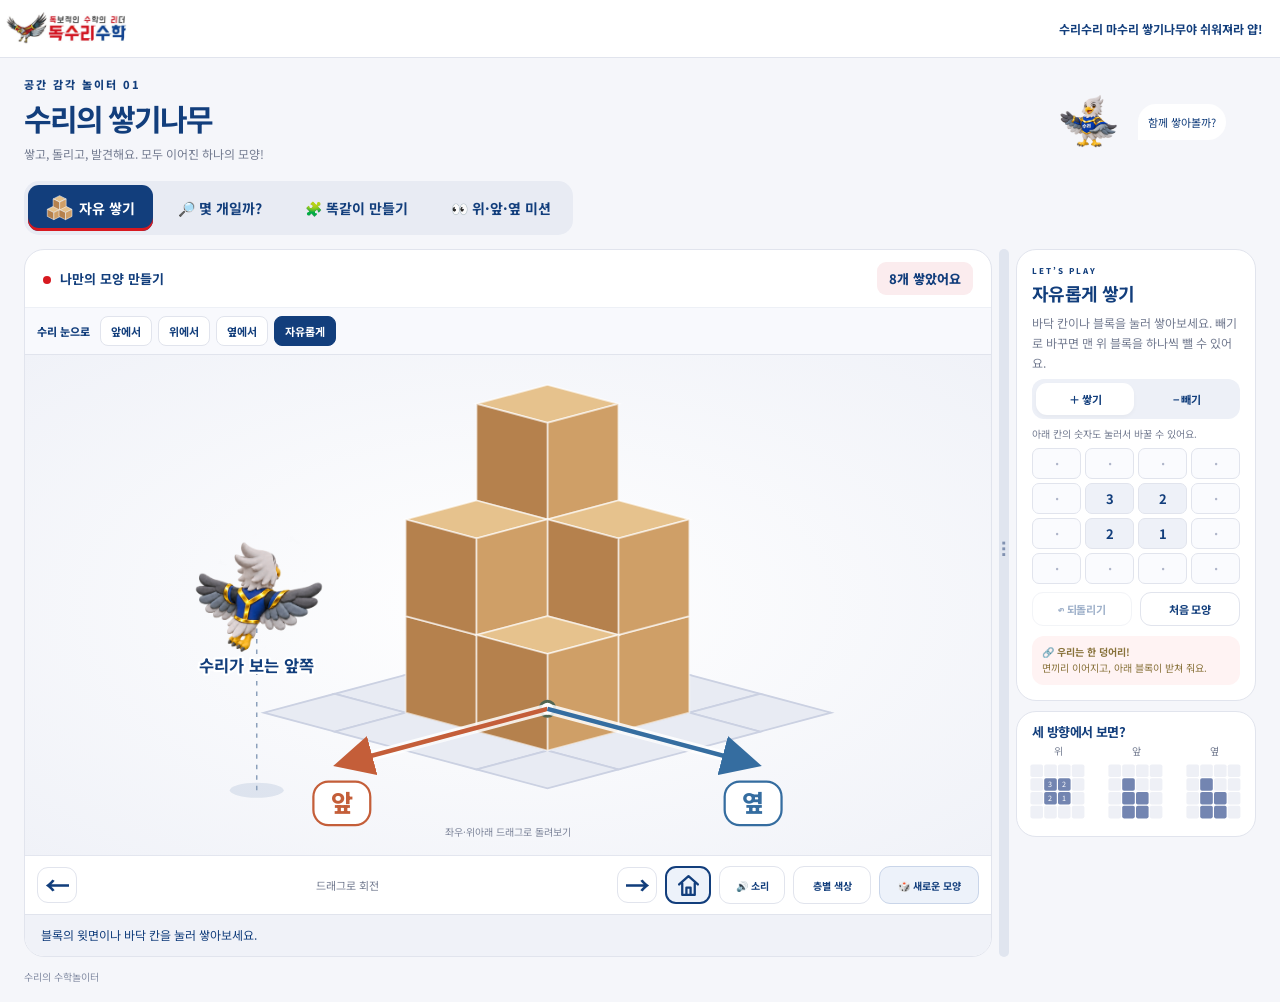
==== commit 251cae84: "Rename stacking game to 수리의 쌓기나무" ====
--- a/index.html
+++ b/index.html
@@ -1 +1 @@
-<!doctype html><html lang="ko"><meta charset="utf-8"><meta name="viewport" content="width=device-width,initial-scale=1"><title>독수리 쌓기나무 · 독수리수학</title><meta name="description" content="독수리수학 수리와 함께하는 쌓기나무 놀이. 3D로 돌리고, 세고, 위·앞·옆 모양을 만들어 보세요."><meta property="og:title" content="독수리 쌓기나무 · 독수리수학"><meta property="og:description" content="쌓고, 돌리고, 생각해요! 수리와 함께하는 쌓기나무 탐험"><meta property="og:image" content="https://eaglemath7.github.io/mongi-blocks/share-blocks.png"><meta property="og:image:width" content="2400"><meta property="og:image:height" content="1260"><meta property="og:type" content="website"><meta property="og:url" content="https://eaglemath7.github.io/mongi-blocks/"><meta name="twitter:card" content="summary_large_image"><link rel="stylesheet" href="style.css"><body><header><a class="brand" href="./" aria-label="독수리수학"><img src="logo-official.png" alt="독수리수학 EAGLE MATH ACADEMY 정규 로고"></a><div class="tag">수리수리 마수리 쌓기나무야 쉬워져라 얍!</div></header><main><section class="intro"><div><p class="eyebrow">공간 감각 놀이터 01</p><h1>독수리 <em>쌓기나무</em></h1><p>쌓고, 돌리고, 발견해요. 모두 이어진 하나의 모양!</p></div><div class="mascot"><img src="suri-character.png" alt="수리"><span>함께 쌓아볼까?</span></div></section><nav id="modes" aria-label="게임 모드"></nav><div class="layout"><section class="play"><div class="toolbar"><div><span class="live"></span><b id="sceneTitle">나만의 모양 만들기</b></div><span id="counter"></span></div><div id="targetWrap" hidden><div class="miniTitle" id="targetTitle"></div><div id="target"></div></div><div class="eye-controls" aria-label="수리 눈으로 보기"><span>수리 눈으로</span><button id="eyeFront" aria-pressed="false">앞에서</button><button id="eyeTop" aria-pressed="false">위에서</button><button id="eyeSide" aria-pressed="false">옆에서</button><button id="eyeFree" aria-pressed="true">자유롭게</button></div><div class="stage"><div id="eyeHud" hidden><img src="suri-character.png" alt="수리"><span id="eyeLabel"></span></div><svg id="board" viewBox="110 20 460 370" role="img" aria-label="쌓기나무 입체 모형"></svg><div class="compass">좌우·위아래 드래그로 돌려보기</div></div><div class="stagebar"><div><button id="left" aria-label="왼쪽으로 돌리기">←</button><span>드래그로 회전</span><button id="right" aria-label="오른쪽으로 돌리기">→</button></div><button id="homeView" aria-label="처음 시점으로"><svg viewBox="0 0 24 24" width="28" height="28" aria-hidden="true"><path d="M3 11 12 3l9 8M6 10v11h12V10M10 21v-7h4v7" fill="none" stroke="currentColor" stroke-width="2.2" stroke-linecap="round" stroke-linejoin="round"/></svg></button><button id="soundToggle" aria-pressed="true" aria-label="효과음 켜기 끄기">🔊 소리</button><button id="layerColors" aria-pressed="false">층별 색상</button><button id="next">🎲 새로운 모양</button></div><div id="message" role="status" aria-live="polite">블록의 윗면이나 바닥 칸을 눌러 쌓아보세요.</div></section><div id="panelDivider" role="separator" aria-orientation="vertical" aria-label="도형과 정답 영역 너비 조절" tabindex="0" title="좌우로 드래그해 화면 너비 조절"><span>⋮</span></div><aside><section class="card"><div class="sectionno">LET’S PLAY</div><h2 id="modeTitle"></h2><p id="guide"></p><div id="difficulty"><label for="level">문제 난이도</label><select id="level"><option value="1">쉬움</option><option value="2">보통</option><option value="3">도전</option></select></div><div id="tools"><div class="seg"><button id="add" class="selected">＋ 쌓기</button><button id="remove">− 빼기</button></div><p class="tiny">아래 칸의 숫자도 눌러서 바꿀 수 있어요.</p><div id="heightgrid" aria-label="위에서 본 높이 조작판"></div><div class="row"><button id="undo">↶ 되돌리기</button><button id="reset">처음 모양</button></div></div><div id="answerWrap" hidden><div class="seg count-method"><button id="countDirect" class="selected" aria-pressed="true">바로 쓰기</button><button id="countByGrid" aria-pressed="false">칸에 쓰고 더하기</button></div><div id="countWork" hidden><p class="count-instruction">위에서 본 모양이에요. 각 칸에 쌓인 개수를 적어요.</p><div id="countGrid" aria-label="위에서 본 모양에 개수 쓰기"></div><div class="count-front">↑ 앞에서 보는 방향</div><div id="countEquation" aria-live="polite"></div></div><label for="answer">쌓기나무는 모두 몇 개일까요?</label><div class="row"><input id="answer" type="number" min="1" max="100" inputmode="numeric" placeholder="개수"><button id="checkCount" class="primary">확인</button></div></div><button id="check" class="primary wide" hidden>내 모양 확인하기 ✓</button><div class="rule">🔗 <strong>우리는 한 덩어리!</strong><br>면끼리 이어지고, 아래 블록이 받쳐 줘요.</div></section><section class="card viewsCard"><div class="sectionno">LOOK CLOSER</div><h2>세 방향에서 보면?</h2><div id="views"></div><button id="hint" class="wide">👀 방향 그림 펼치기</button></section></aside></div><footer>수리의 수학놀이터</footer></main><script src="core.js"></script><script src="app.js"></script></body></html>
+<!doctype html><html lang="ko"><head><meta charset="utf-8"><meta name="viewport" content="width=device-width,initial-scale=1"><title>수리의 쌓기나무 · 독수리수학</title><meta name="description" content="독수리수학 수리와 함께하는 쌓기나무 놀이. 3D로 돌리고, 세고, 위·앞·옆 모양을 만들어 보세요."><meta property="og:title" content="수리의 쌓기나무 · 독수리수학"><meta property="og:description" content="쌓고, 돌리고, 생각해요! 수리와 함께하는 쌓기나무 탐험"><meta property="og:image" content="https://eaglemath7.github.io/mongi-blocks/suri-blocks-share.jpg"><meta property="og:image:secure_url" content="https://eaglemath7.github.io/mongi-blocks/suri-blocks-share.jpg"><meta property="og:image:type" content="image/jpeg"><meta property="og:image:alt" content="나무 블록을 계단 모양으로 쌓은 쌓기나무"><meta name="twitter:image" content="https://eaglemath7.github.io/mongi-blocks/suri-blocks-share.jpg"><meta property="og:image:width" content="1200"><meta property="og:image:height" content="630"><meta property="og:type" content="website"><meta property="og:url" content="https://eaglemath7.github.io/mongi-blocks/"><meta name="twitter:card" content="summary_large_image"><link rel="stylesheet" href="style.css"></head><body><header><a class="brand" href="./" aria-label="독수리수학"><img src="logo-official.png" alt="독수리수학 EAGLE MATH ACADEMY 정규 로고"></a><div class="tag">수리수리 마수리 쌓기나무야 쉬워져라 얍!</div></header><main><section class="intro"><div><p class="eyebrow">공간 감각 놀이터 01</p><h1>수리의 <em>쌓기나무</em></h1><p>쌓고, 돌리고, 발견해요. 모두 이어진 하나의 모양!</p></div><div class="mascot"><img src="suri-character.png" alt="수리"><span>함께 쌓아볼까?</span></div></section><nav id="modes" aria-label="게임 모드"></nav><div class="layout"><section class="play"><div class="toolbar"><div><span class="live"></span><b id="sceneTitle">나만의 모양 만들기</b></div><span id="counter"></span></div><div id="targetWrap" hidden><div class="miniTitle" id="targetTitle"></div><div id="target"></div></div><div class="eye-controls" aria-label="수리 눈으로 보기"><span>수리 눈으로</span><button id="eyeFront" aria-pressed="false">앞에서</button><button id="eyeTop" aria-pressed="false">위에서</button><button id="eyeSide" aria-pressed="false">옆에서</button><button id="eyeFree" aria-pressed="true">자유롭게</button></div><div class="stage"><div id="eyeHud" hidden><img src="suri-character.png" alt="수리"><span id="eyeLabel"></span></div><svg id="board" viewBox="110 20 460 370" role="img" aria-label="쌓기나무 입체 모형"></svg><div class="compass">좌우·위아래 드래그로 돌려보기</div></div><div class="stagebar"><div><button id="left" aria-label="왼쪽으로 돌리기">←</button><span>드래그로 회전</span><button id="right" aria-label="오른쪽으로 돌리기">→</button></div><button id="homeView" aria-label="처음 시점으로"><svg viewBox="0 0 24 24" width="28" height="28" aria-hidden="true"><path d="M3 11 12 3l9 8M6 10v11h12V10M10 21v-7h4v7" fill="none" stroke="currentColor" stroke-width="2.2" stroke-linecap="round" stroke-linejoin="round"/></svg></button><button id="soundToggle" aria-pressed="true" aria-label="효과음 켜기 끄기">🔊 소리</button><button id="layerColors" aria-pressed="false">층별 색상</button><button id="next">🎲 새로운 모양</button></div><div id="message" role="status" aria-live="polite">블록의 윗면이나 바닥 칸을 눌러 쌓아보세요.</div></section><div id="panelDivider" role="separator" aria-orientation="vertical" aria-label="도형과 정답 영역 너비 조절" tabindex="0" title="좌우로 드래그해 화면 너비 조절"><span>⋮</span></div><aside><section class="card"><div class="sectionno">LET’S PLAY</div><h2 id="modeTitle"></h2><p id="guide"></p><div id="difficulty"><label for="level">문제 난이도</label><select id="level"><option value="1">쉬움</option><option value="2">보통</option><option value="3">도전</option></select></div><div id="tools"><div class="seg"><button id="add" class="selected">＋ 쌓기</button><button id="remove">− 빼기</button></div><p class="tiny">아래 칸의 숫자도 눌러서 바꿀 수 있어요.</p><div id="heightgrid" aria-label="위에서 본 높이 조작판"></div><div class="row"><button id="undo">↶ 되돌리기</button><button id="reset">처음 모양</button></div></div><div id="answerWrap" hidden><div id="countWork" hidden><p class="count-instruction">위에서 본 모양이에요. 각 칸에 개수를 쓰면 자동으로 더해져요. 정답을 바로 써도 돼요.</p><div id="countGrid" aria-label="위에서 본 모양에 개수 쓰기"></div><div class="count-front">↑ 앞에서 보는 방향</div><div id="countEquation" aria-live="polite"></div></div><label for="answer">쌓기나무는 모두 몇 개일까요?</label><div class="row"><input id="answer" type="number" min="1" max="100" inputmode="numeric" placeholder="개수"><button id="checkCount" class="primary">확인</button></div></div><button id="check" class="primary wide" hidden>내 모양 확인하기 ✓</button><div class="rule">🔗 <strong>우리는 한 덩어리!</strong><br>면끼리 이어지고, 아래 블록이 받쳐 줘요.</div></section><section class="card viewsCard"><div class="sectionno">LOOK CLOSER</div><h2>세 방향에서 보면?</h2><div id="views"></div><button id="hint" class="wide">👀 방향 그림 펼치기</button></section></aside></div><footer>수리의 수학놀이터</footer></main><script src="core.js"></script><script src="app.js"></script></body></html>
